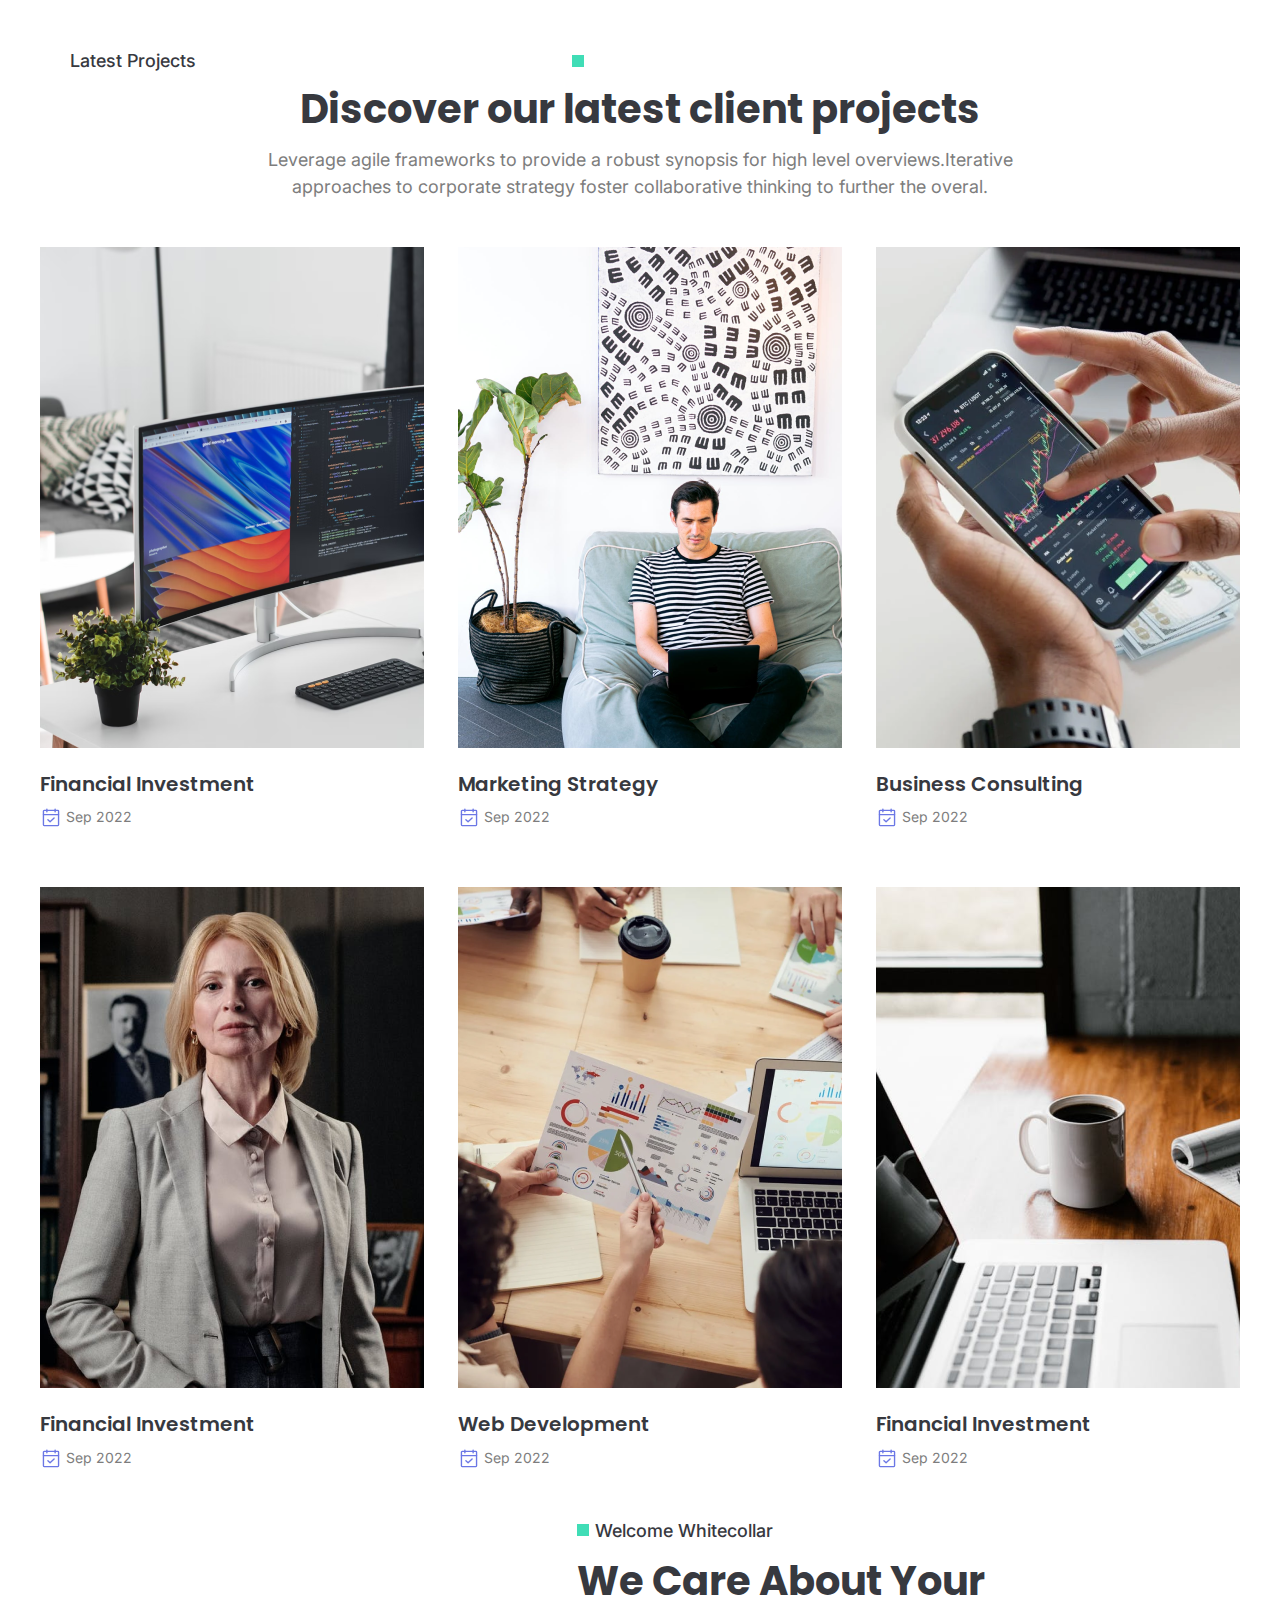
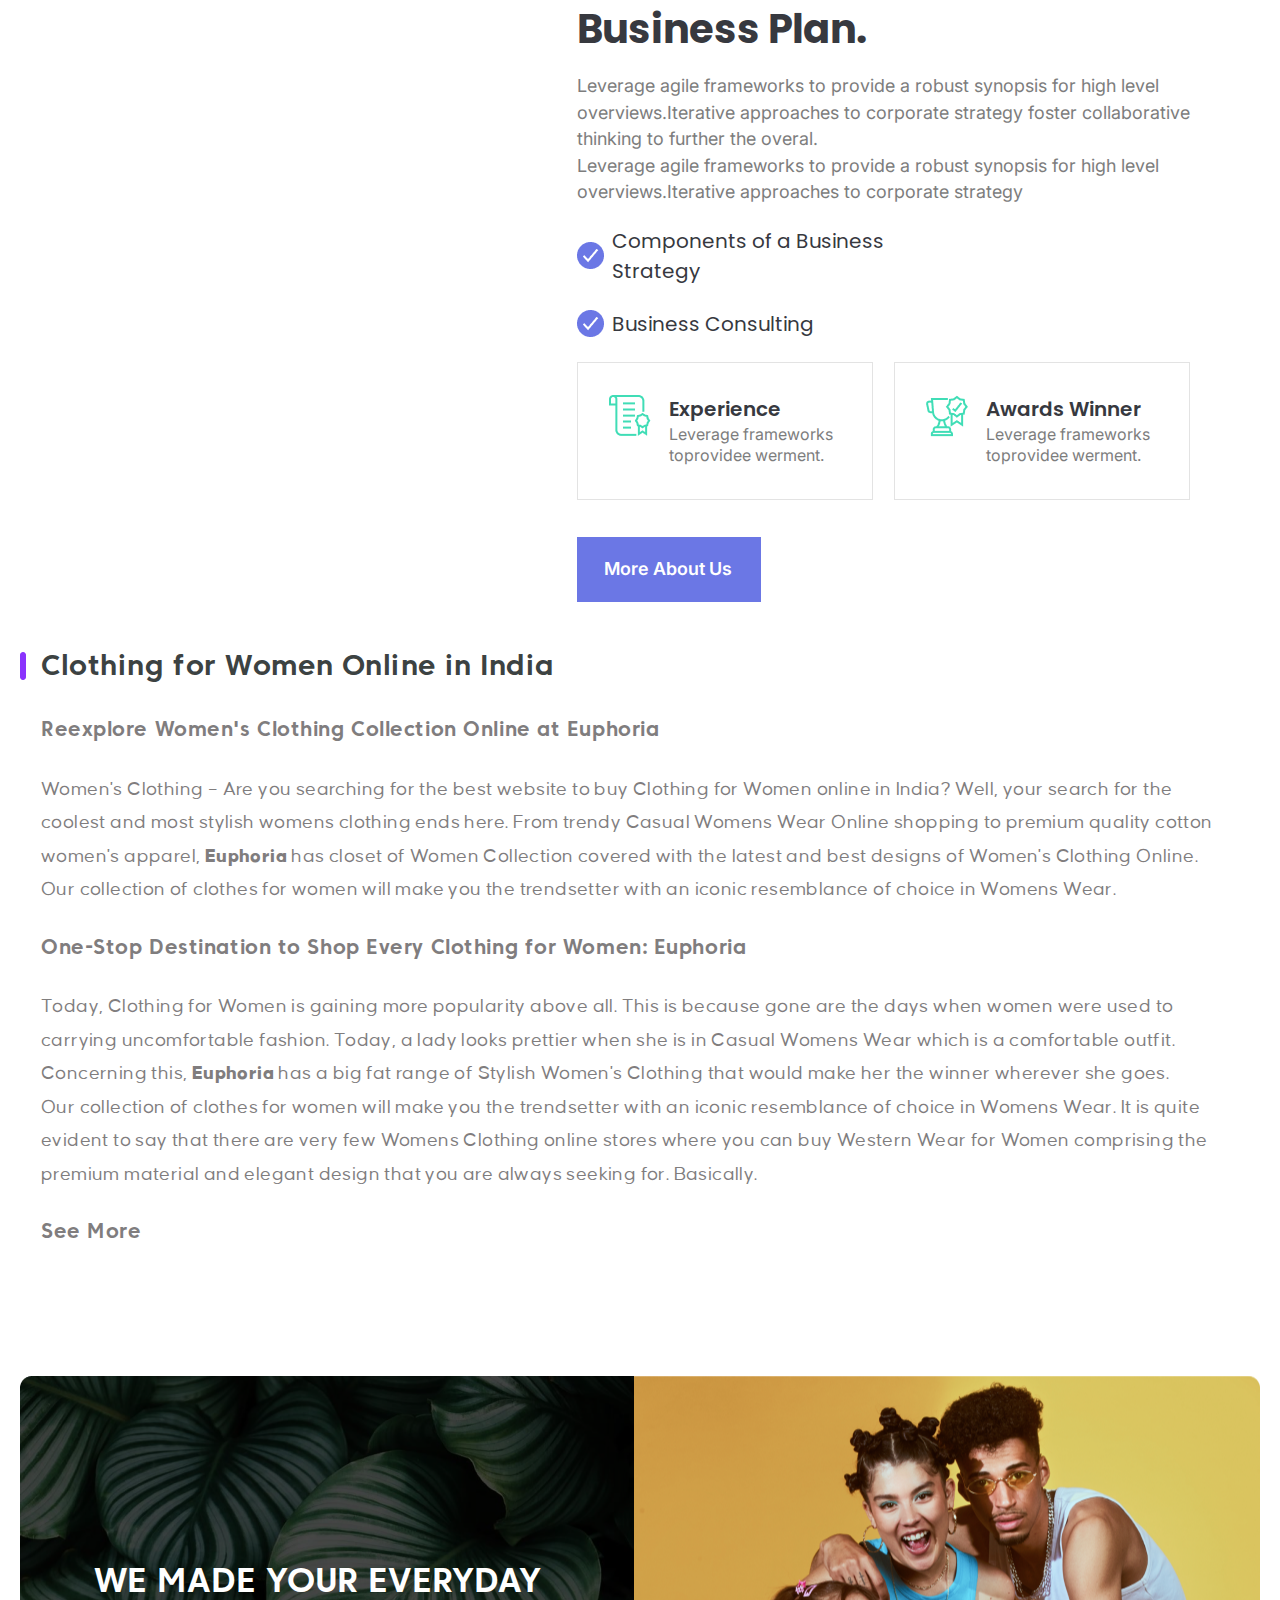
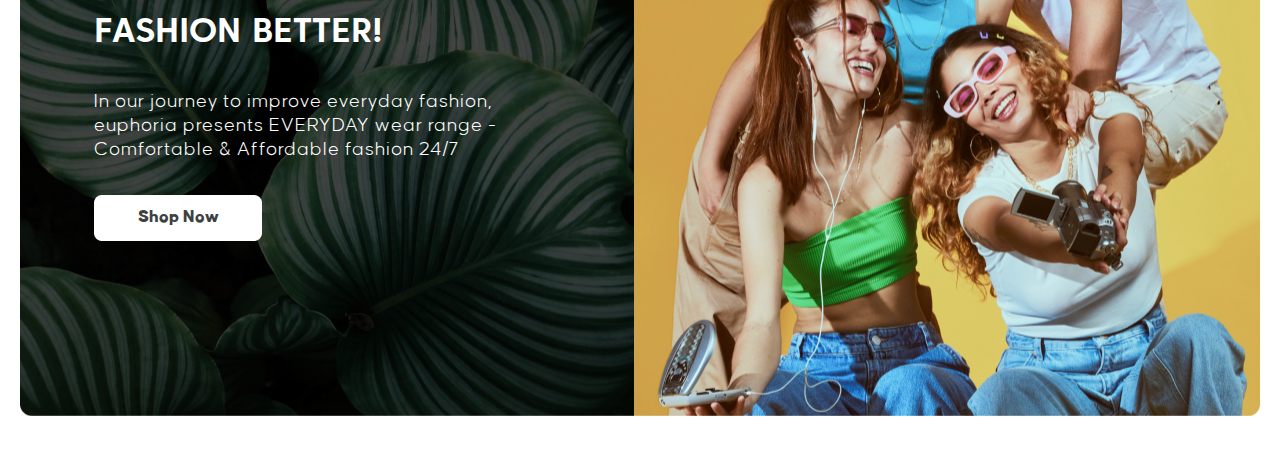
==== lesson_8/index.html @ a2ce27e5 "Add files via upload" ====
<!DOCTYPE html>
<html lang="zxx">
<head>
	<meta charset="UTF-8">
	<meta name="viewport" content="width=device-width, initial-scale=1.0">
	<link rel="stylesheet" href="css/style.css">
	<title>Homework 8</title>
</head>

<body>

	<header>
		<div id="consalting-scr1" class="project-consalting-scr1">
			<div class="mini-title">
				<h5 class="title5">Latest Projects</h5>
			</div>
			<div class="big-title">
				<h2> Discover our latest client projects </h2>
			</div>
			<div class="about-events">
				<p>
					Leverage agile frameworks to provide a robust synopsis for high level overviews.Iterative <br> approaches to corporate strategy foster collaborative thinking to further the overal.
				</p>
			</div>
			<div class="events">
				<div class="event1">
					<h4 class="event-title">Financial Investment</h4>
					<img src="img/group_22.svg" alt="календар">
					<span>Sep 2022</span>
				</div>
				<div class="event2">
					<h4 class="event-title">Marketing Strategy</h4>
					<img src="img/group_22.svg" alt="календар">
					<span>Sep 2022</span>
				</div>
				<div class="event3">
					<h4 class="event-title">Business Consulting</h4>
					<img src="img/group_22.svg" alt="календар">
					<span>Sep 2022</span>
				</div>
				<div class="event4">
					<h4 class="event-title">Financial Investment</h4>
					<img src="img/group_22.svg" alt="календар">
					<span>Sep 2022</span>
				</div>
				<div class="event5">
					<h4 class="event-title">Web Development</h4>
					<img src="img/group_22.svg" alt="календар">
					<span>Sep 2022</span>
				</div>
				<div class="event6">
					<h4 class="event-title">Financial Investment</h4>
					<img src="img/group_22.svg" alt="календар">
					<span>Sep 2022</span>
				</div>
			</div>
		</div>

		<div class="project-consalting-scr2">
			<div class="inf">
				<div class="minititle">
					<h6>Welcome Whitecollar</h6>
				</div>
				<div class="main-title">
					<h2>We Care About Your Business Plan.</h2>
				</div>
				<div class="about-project">
					<p>
						Leverage agile frameworks to provide a robust synopsis for high level overviews.Iterative approaches to corporate strategy foster collaborative thinking to further the overal.

					</p>
					<p>
						Leverage agile frameworks to provide a robust synopsis for high level overviews.Iterative approaches to corporate strategy 
					</p>
				</div>
				<ul class="list">
					<li class="list-item">Components of a Business Strategy</li>
					<li class="list-item">Business Consulting</li>
				</ul>
				<div class="boxes">
					<div class="box-1">
						<h4 class="box-title">Experience</h4>
						<p class="mini-text">
							Leverage frameworks toprovidee werment.
						</p>
					</div>
					<div class="box-2">
						<h4 class="box-title">Awards Winner</h4>
						<p class="mini-text">
							Leverage frameworks toprovidee werment.
						</p>
					</div>
					<div class="button-2">
						<a href="#consalting-scr1">More About Us</a>
					</div>
				</div>
			</div>
		</div>

	</header>

	<main>
		<div id="euphoria-scr-1" class="project-euphoria-scr1">
			<div class="title-clothing">
				<h1 class="title-euphoria-1"> Clothing for Women Online in India </h1>
			</div>
			<div class="euphoria-info">
				<h2 class="sub-title">
					Reexplore Women's Clothing Collection Online at Euphoria
				</h2>
				<p>
					Women's Clothing – Are you searching for the best website to buy Clothing for Women online in India? Well, your search for the coolest and most stylish womens clothing ends here. From trendy Casual Womens Wear Online shopping to premium quality cotton women's apparel, <span class="marker">Euphoria</span> has closet of Women Collection covered with the latest and best designs of Women's Clothing Online.
				</p>
				<p>
					Our collection of clothes for women will make you the trendsetter with an iconic resemblance of choice in Womens Wear. 
				</p>
				<h2 class="sub-title">
					One-Stop Destination to Shop Every Clothing for Women: Euphoria
				</h2>
				<p>
					Today, Clothing for Women is gaining more popularity above all. This is because gone are the days when women were used to carrying uncomfortable fashion. Today, a lady looks prettier when she is in Casual Womens Wear which is a comfortable outfit. Concerning this, <span class="marker">Euphoria</span> has a big fat range of Stylish Women's Clothing that would make her the winner wherever she goes. 
				</p>
				<p>
					Our collection of clothes for women will make you the trendsetter with an iconic resemblance of choice in Womens Wear. It is quite evident to say that there are very few Womens Clothing online stores where you can buy Western Wear for Women comprising the premium material and elegant design that you are always seeking for. Basically. 
				</p>
				<h2 class="sub-title">
					<a href="#euphoria-scr-2">See More</a>
				</h2>
			</div>
		</div>

		<div id="euphoria-scr-2" class="project-euphoria-scr2">
			<div class="information">
				<h2 class="pic-title">
					WE MADE YOUR EVERYDAY FASHION BETTER!
				</h2>
				<p class="text1">
					In our journey to improve everyday fashion, euphoria presents EVERYDAY wear range - Comfortable & Affordable fashion 24/7
				</p>
				<p class="button-1">
				<a href="#euphoria-scr-1">Shop Now</a>
				</p>
			</div>
		</div>
	</main>



</body>

</html>
---- lesson_8/css/style.css ----
@import url("reset.css");

@import url("https://fonts.googleapis.com/css?family=Poppins:400,700&display=swap");
@import url("https://fonts.googleapis.com/css?family=Inter:,regular,500,600&display=swap");
@import url("https://fonts.googleapis.com/css?family=Cormorant+Infant:700&display=swap");

@font-face{
	font-family: "Causten";
	src: 
		url("../fonts/Causten-Regular.woff2") format("woff2"),
		url("../fonts/Causten-Regular.woff") format("woff"); 
	font-weight: normal;
	font-display: swap;
	font-style: normal;
}

@font-face{
	font-family: "Causten";
	src: 
		url("../fonts/causten-extra-bold.woff2") format("woff2"),
		url("../fonts/causten-extra-bold.woff") format("woff"); 
	font-weight: 800;
	font-display: swap;
	font-style: normal;
}

@font-face{
	font-family: "Causten";
	src: 
		url("../fonts/causten-light.woff2") format("woff2"),
		url("../fonts/causten-light.woff") format("woff"); 
	font-weight: 300;
	font-display: swap;
	font-style: normal;
}

@font-face{
	font-family: "Core Sans C";
	src: 
		url("../fonts/CoreSansC-65Bold.woff2") format("woff2"),
		url("../fonts/CoreSansC-65Bold.woff") format("woff"); 
	font-weight: 800;
	font-display: swap;
	font-style: normal;
}


body{
	font-family: "Inter", sans-serif;
	font-size: 18px;
	color: #7D7D7D;
	line-height: 1.46;
}

/*===============  project consalting  ===============*/
/*===============  screen 1  ===============*/

.project-consalting-scr1 {
	max-width: 1220px;
	padding: 50px 10px;
	margin: 0 auto;
}
.mini-title {
	background: url("../img/rectangle_8.png") 532px center / 12px no-repeat ;
}
.title5 {
	margin-left: 30px;
	color: #37393F;
	font-family: Inter;
	font-size: 18px;
	font-style: normal;
	font-weight: 500;
	line-height: normal;
}
.big-title {
	margin-top: 14px;
	margin-bottom: 14px;
	color: #37393F;
	text-align: center;
	font-family: Poppins;
	font-size: 40px;
	font-style: normal;
	font-weight: 700;
	line-height: 1.21;
}
.about-events {
	text-align: center;
	color: #7D7D7D;
	font-family: Inter;
	font-size: 18px;
	font-style: normal;
	font-weight: 400;
	line-height: 1.46;
}
.events {
	background: 
	url("../img/cons_pic_1.png") 0px 47px / 384px no-repeat,
	url("../img/cons_pic_2.png") 418px 47px / 384px no-repeat,
	url("../img/cons_pic_3.png") 836px 47px / 384px no-repeat,
	url("../img/cons_pic_4.png") 0px 687px / 384px no-repeat,
	url("../img/cons_pic_5.png") 418px 687px / 384px no-repeat,
	url("../img/cons_pic_6.png") 836px 687px / 384px no-repeat;
	color: #7D7D7D;
	font-family: Inter;
	font-size: 14px;
	font-style: normal;
	font-weight: 400;
	line-height: 1.46;
	vertical-align: middle;
}
.event-title {
	color: #37393F;
	font-family: Poppins;
	font-size: 20px;
	font-style: normal;
	font-weight: 600;
	line-height: 1.27;
	margin-top: 24px;
	margin-bottom: 10px;
}
.event1 {
	padding-top: 548px;
	display: inline-block;
	width: 384px;
}
.event2 {
	display: inline-block;
	margin-left: 30px;
	width: 384px;
}
.event3 {
	display: inline-block;
	margin-left: 30px;
	width: 362px;
}
.event4 {
	padding-top: 559px;
	display: inline-block;
	width: 384px;
}
.event5 {
	display: inline-block;
	margin-left: 30px;
	width: 384px;
}
.event6 {
	display: inline-block;
	margin-left: 30px;
	width: 362px;
}

/*===============  screen 2  ===============*/

.project-consalting-scr2 {
	max-width: 1220px;
	padding: auto;
	margin: auto;
	font-size: 0px;
}
.inf {
	padding-left: 547px;
	width: 673px;
}
.minititle {
	background: url("../img/rectangle_8.png") left center no-repeat ;
	color: #37393F;
	font-family: Inter;
	font-size: 18px;
	font-style: normal;
	font-weight: 500;
	line-height: normal;
	padding-left: 18px;
	width: 200px;
	margin-bottom: 16px;
}
.main-title {
	color: #37393F;
	font-family: Poppins;
	font-size: 40px;
	font-style: normal;
	font-weight: 700;
	line-height: 1.21;
	width: 414px;
	margin-bottom: 20px;
}
.about-project {
	color: #7D7D7D;
	font-family: Inter;
	font-size: 18px;
	font-style: normal;
	font-weight: 400;
	line-height: 1.47;
	width: 673px;
	margin-bottom: 20px;
}
.list-item{
	color: #37393F;
	font-family: Poppins;
	font-size: 20px;
	font-style: normal;
	font-weight: 400;
	line-height: normal;
	width: 392px;
	margin-bottom: 23px;
	background: url("../img/item_list.png") left center no-repeat ;
	padding-left: 35px;
}
.boxes{
	width: 617px;
}
.box-1 {
	border: 1px solid #E3E3E3;
	display: inline-block;
	width: 296px;
	padding-left: 91px;
	padding-top: 31px;
	padding-bottom: 32px;
	background: url("../img/experience.png") 31px 32px no-repeat ;
}
.box-title {
	color: #37393F;
	font-family: Poppins;
	font-size: 20px;
	font-style: normal;
	font-weight: 600;
	line-height: normal;
}
.mini-text {
	color: #7D7D7D;
	font-family: Inter;
	font-size: 16px;
	font-style: normal;
	font-weight: 400;
	line-height: 1.35;
	width: 173px;
}
.box-2 {
	margin-left: 21px;
	border: 1px solid #E3E3E3;
	display: inline-block;
	width: 296px;
	padding-left: 91px;
	padding-top: 31px;
	padding-bottom: 32px;
	background: url("../img/awards.png") 31px 32px no-repeat ;
}
.button-2 {
	margin-top: 37px;
	width: 184px;
	height: 65px;
	background: url("../img/button_2.png") left / 184px no-repeat ;
	color: #FFF;
	font-family: Inter;
	font-size: 18px;
	font-style: normal;
	font-weight: 600;
	line-height: normal;
	padding-top: 21px;
	padding-left: 27px;
}

/*===============  project euphoria  ===============*/
/*===============  screen 1  ===============*/

.project-euphoria-scr1 {
	max-width: 1240px;
	padding: 50px 0;
	margin: 0 auto;
	color: #807D7E;
	font-family: Causten;
	font-size: 20px;
	line-height: 33.5px;
	font-style: normal;
	font-weight: 400;
}
.title-clothing {
	background: url("../img/rectangle_21.png") 0 0 / 6px no-repeat ;
	padding-left: 21px;
}
.title-euphoria-1,
.sub-title {
	font-family: Core Sans C;
	font-style: normal;
	font-weight: 600;
	letter-spacing: 0.56px;
	margin-bottom: 30px;
}
.title-euphoria-1 {
	color: #3C4242;
	font-size: 28px;
}
.euphoria-info {
	padding-left: 21px;
	max-width: 1219px;
	letter-spacing: 0.4px;
	margin-bottom: 20px;
}
.sub-title {
	color: #807D7E;
	font-size: 20px;
	margin-bottom: 25px;
	margin-top: 25px;
}
.marker {
	color: #807D7E;
	font-family: Causten;
	font-size: 20px;
	font-style: normal;
	font-weight: 700;
	line-height: 33.5px;
}

/*===============  screen 2  ===============*/

.project-euphoria-scr2 {
	max-width: 1240px;
	padding: 50px 0;
	margin: 0 auto;
	font-size: 0px;
	
}
.text1 {
	padding-left: 74px;
	max-width: 500px;
	margin-top: 30px;
	color: #FFF;
	font-family: Causten;
	font-size: 20px;
	font-style: normal;
	font-weight: 300;
	line-height: normal;
	letter-spacing: 1px;
}
.information {
	height: 639.723px;
	background: 
		url(../img/button_1.png) 74px 419px / 168px no-repeat,
		url(../img/plants.png) 0 0 / 613.997px no-repeat,
		url(../img/people.png) right / 626.003px no-repeat;
}
.pic-title {
	padding-left: 74px;
	padding-top: 183px;
	max-width: 600px;
	color: #FFF;
	font-family: Core Sans C;
	font-size: 34px;
	font-style: normal;
	font-weight: 800;
	line-height: 50px;
}
.button-1 {
	padding-left: 118px;
	margin-top: 45px;
	color: #3C4242;
	font-family: Causten;
	font-size: 18px;
	font-style: normal;
	font-weight: 600;
	line-height: normal;
}
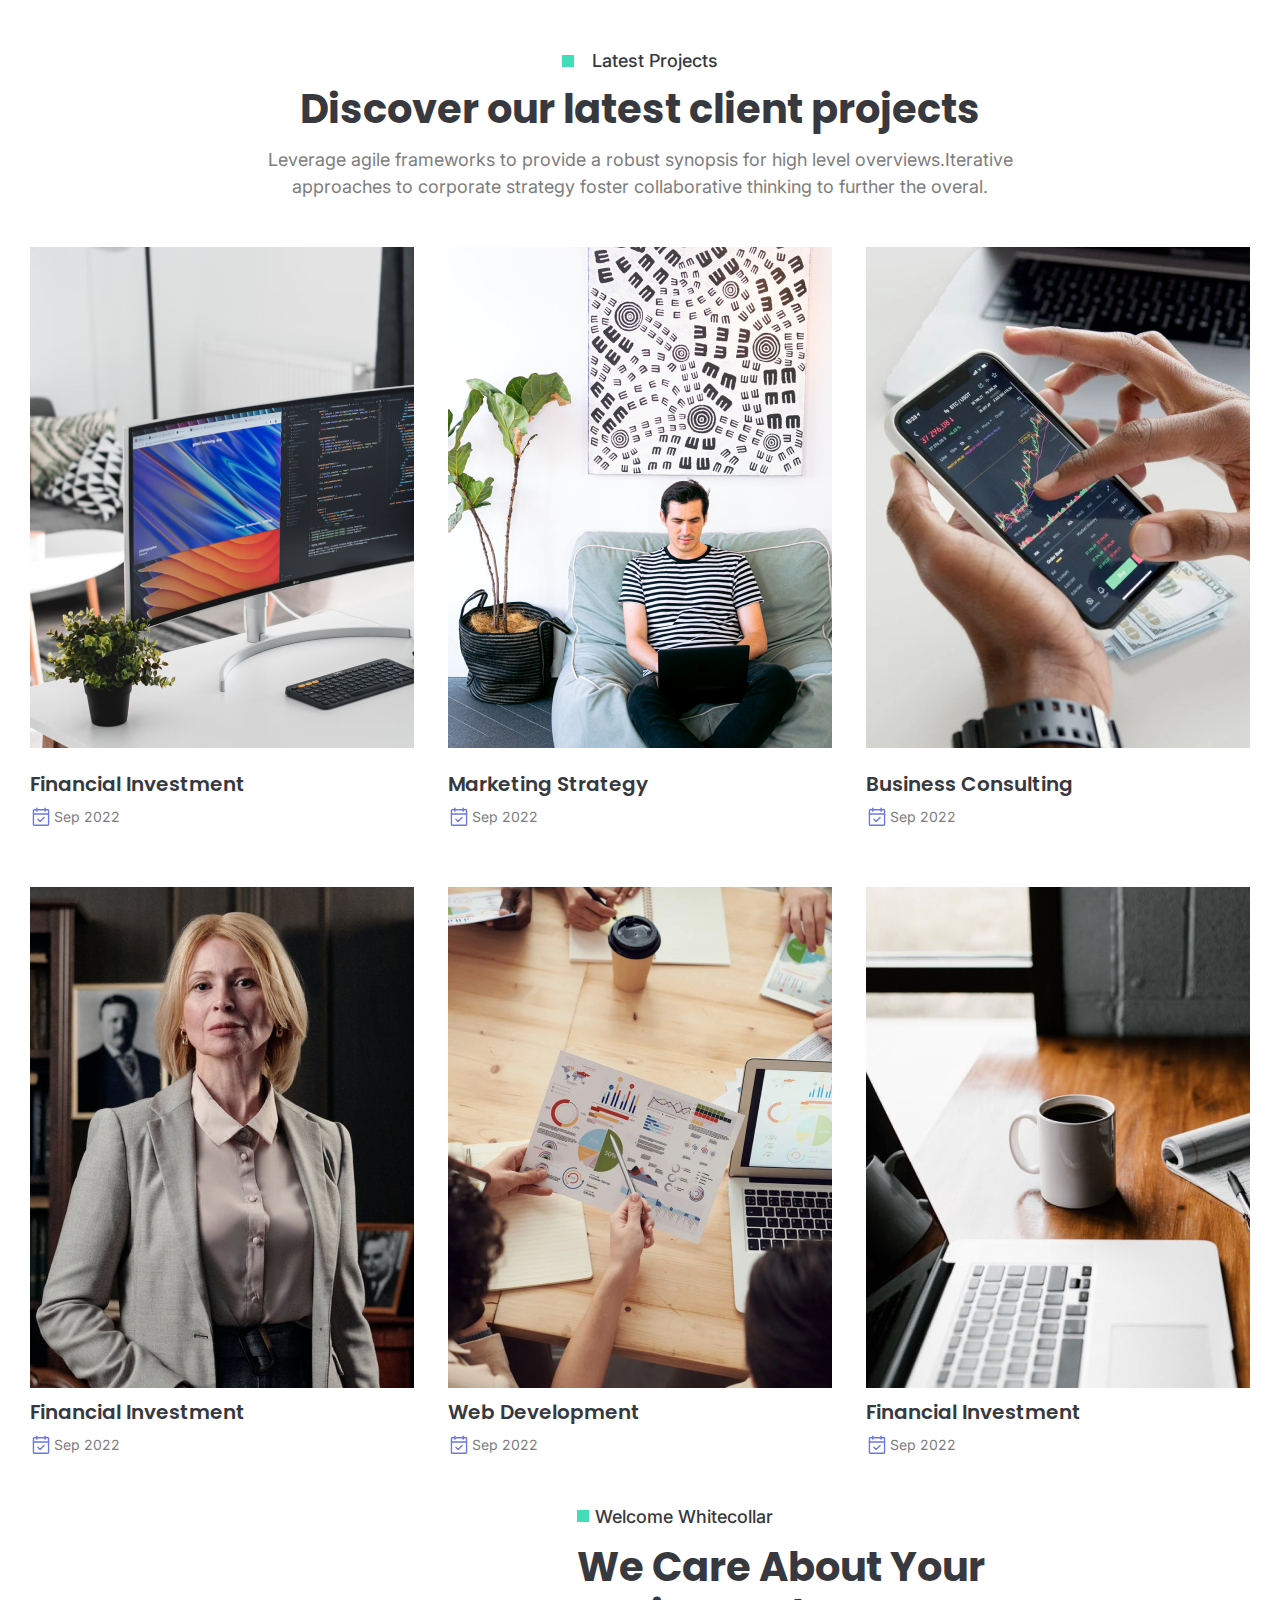
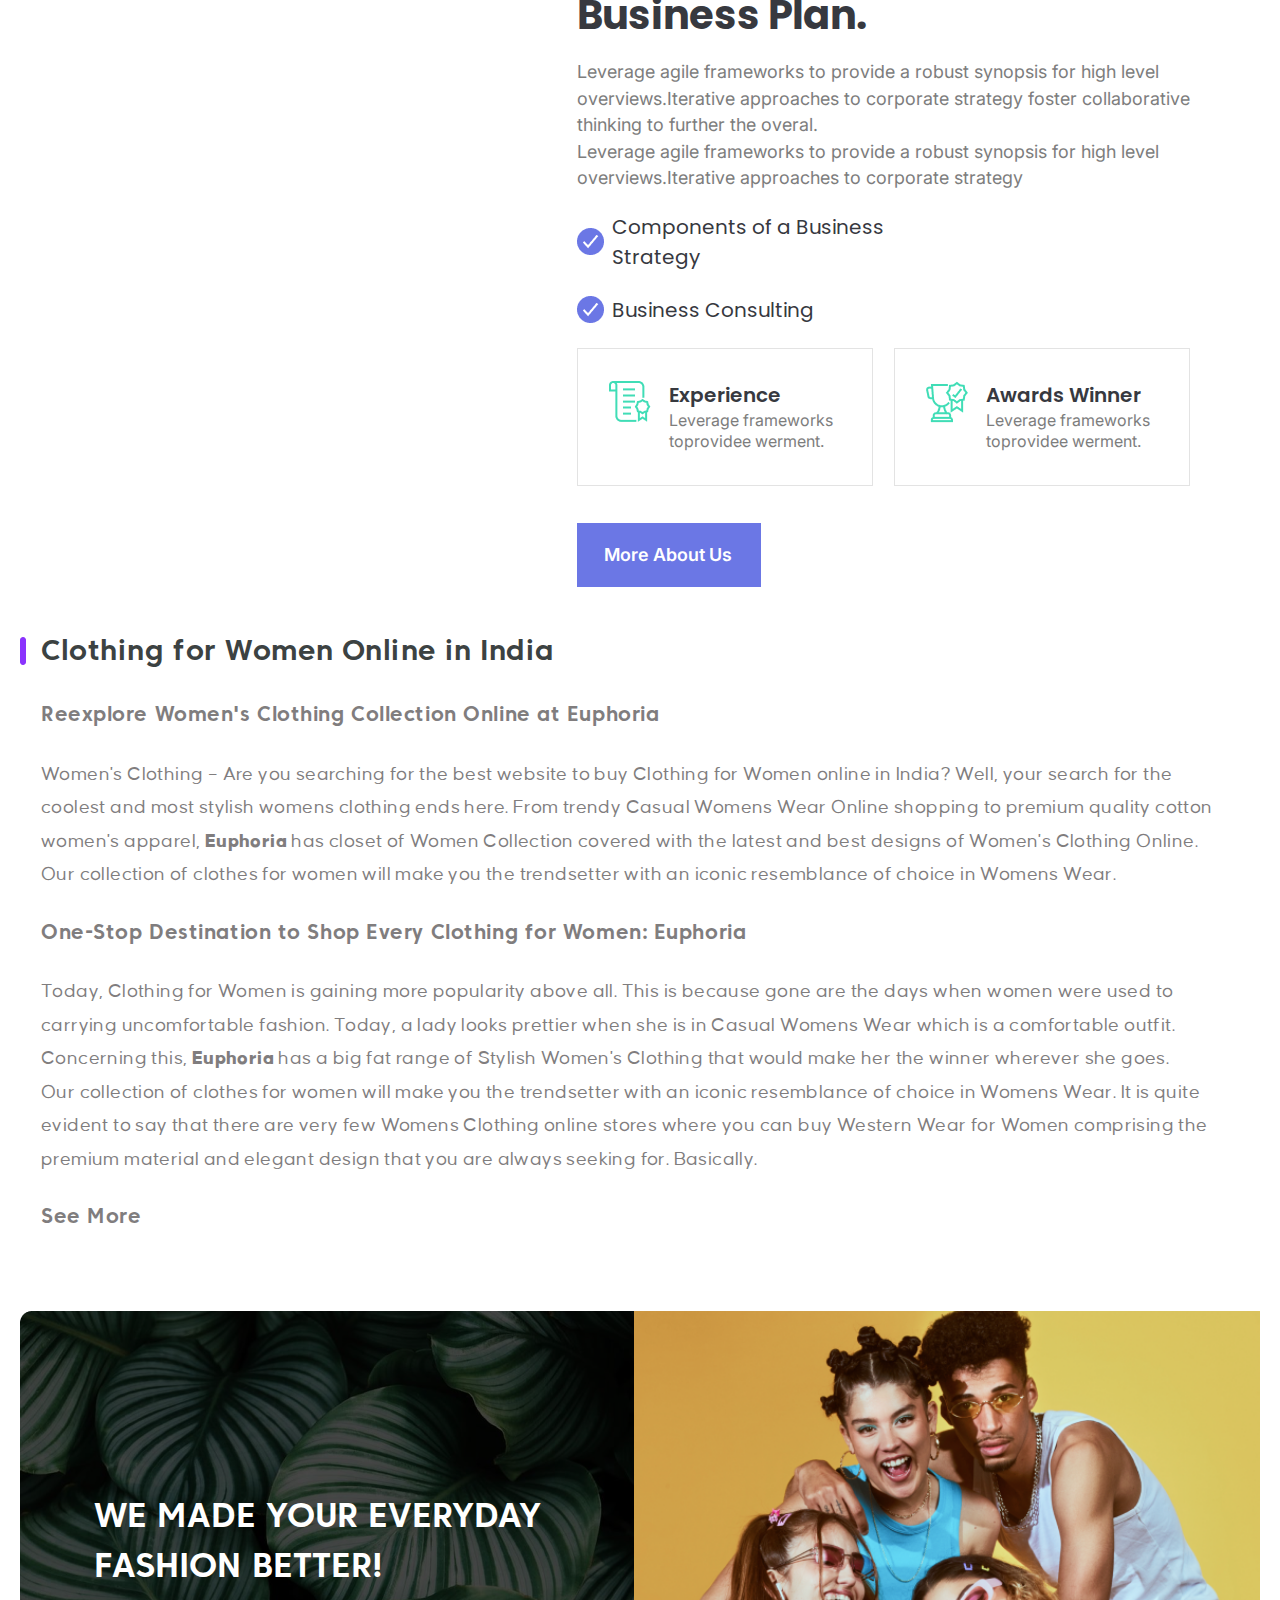
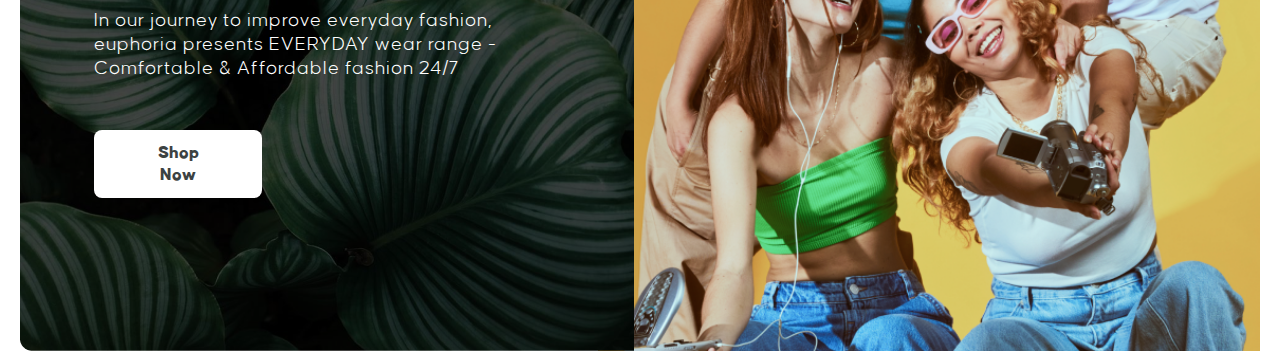
==== commit dc5bf659: "Add files via upload" ====
--- a/lesson_8/index.html
+++ b/lesson_8/index.html
@@ -25,33 +25,27 @@
 			<div class="events">
 				<div class="event1">
 					<h4 class="event-title">Financial Investment</h4>
-					<img src="img/group_22.svg" alt="календар">
-					<span>Sep 2022</span>
+					<p class="date">Sep 2022</p>
 				</div>
 				<div class="event2">
 					<h4 class="event-title">Marketing Strategy</h4>
-					<img src="img/group_22.svg" alt="календар">
-					<span>Sep 2022</span>
+					<p class="date">Sep 2022</p>
 				</div>
 				<div class="event3">
 					<h4 class="event-title">Business Consulting</h4>
-					<img src="img/group_22.svg" alt="календар">
-					<span>Sep 2022</span>
+					<p class="date">Sep 2022</p>
 				</div>
 				<div class="event4">
 					<h4 class="event-title">Financial Investment</h4>
-					<img src="img/group_22.svg" alt="календар">
-					<span>Sep 2022</span>
+					<p class="date">Sep 2022</p>
 				</div>
 				<div class="event5">
 					<h4 class="event-title">Web Development</h4>
-					<img src="img/group_22.svg" alt="календар">
-					<span>Sep 2022</span>
+					<p class="date">Sep 2022</p>
 				</div>
 				<div class="event6">
 					<h4 class="event-title">Financial Investment</h4>
-					<img src="img/group_22.svg" alt="календар">
-					<span>Sep 2022</span>
+					<p class="date">Sep 2022</p>
 				</div>
 			</div>
 		</div>
@@ -129,10 +123,14 @@
 			</div>
 		</div>
 
+	</main>
+
+	<footer>
+
 		<div id="euphoria-scr-2" class="project-euphoria-scr2">
 			<div class="information">
 				<h2 class="pic-title">
-					WE MADE YOUR EVERYDAY FASHION BETTER!
+					WE MADE YOUR EVERYDAY <br> FASHION BETTER!
 				</h2>
 				<p class="text1">
 					In our journey to improve everyday fashion, euphoria presents EVERYDAY wear range - Comfortable & Affordable fashion 24/7
@@ -142,8 +140,8 @@
 				</p>
 			</div>
 		</div>
-	</main>
 
+	</footer>
 
 
 </body>
--- a/lesson_8/css/style.css
+++ b/lesson_8/css/style.css
@@ -57,11 +57,12 @@
 
 .project-consalting-scr1 {
 	max-width: 1220px;
-	padding: 50px 10px;
-	margin: 0 auto;
+	padding: 50px 0;
+	margin: auto;
 }
 .mini-title {
 	background: url("../img/rectangle_8.png") 532px center / 12px no-repeat ;
+	text-align: center;
 }
 .title5 {
 	margin-left: 30px;
@@ -102,12 +103,36 @@
 	url("../img/cons_pic_6.png") 836px 687px / 384px no-repeat;
 	color: #7D7D7D;
 	font-family: Inter;
+	font-size: 0px;
+	font-style: normal;
+	font-weight: 400;
+	line-height: 1.46;
+}
+.event1, 
+.event2, 
+.event4,
+.event5 {
+	padding-top: 548px;
+	display: inline-block;
+	width: 384px;
+	margin-right: 34px;
 	font-size: 14px;
-	font-style: normal;
-	font-weight: 400;
-	line-height: 1.46;
-	vertical-align: middle;
-}
+}
+
+.event3,
+.event6 {
+	padding-top: 548px;
+	display: inline-block;
+	width: 384px;
+	font-size: 14px;
+}
+
+
+.date{
+	background: url("../img/group_22.svg") left center / 22px no-repeat;
+	padding-left: 24px;
+}
+
 .event-title {
 	color: #37393F;
 	font-family: Poppins;
@@ -118,42 +143,11 @@
 	margin-top: 24px;
 	margin-bottom: 10px;
 }
-.event1 {
-	padding-top: 548px;
-	display: inline-block;
-	width: 384px;
-}
-.event2 {
-	display: inline-block;
-	margin-left: 30px;
-	width: 384px;
-}
-.event3 {
-	display: inline-block;
-	margin-left: 30px;
-	width: 362px;
-}
-.event4 {
-	padding-top: 559px;
-	display: inline-block;
-	width: 384px;
-}
-.event5 {
-	display: inline-block;
-	margin-left: 30px;
-	width: 384px;
-}
-.event6 {
-	display: inline-block;
-	margin-left: 30px;
-	width: 362px;
-}
 
 /*===============  screen 2  ===============*/
 
 .project-consalting-scr2 {
 	max-width: 1220px;
-	padding: auto;
 	margin: auto;
 	font-size: 0px;
 }
@@ -247,16 +241,14 @@
 .button-2 {
 	margin-top: 37px;
 	width: 184px;
-	height: 65px;
-	background: url("../img/button_2.png") left / 184px no-repeat ;
+	background: #6B77E5;
+	padding: 21px 27px 22px 27px;
 	color: #FFF;
 	font-family: Inter;
 	font-size: 18px;
 	font-style: normal;
 	font-weight: 600;
 	line-height: normal;
-	padding-top: 21px;
-	padding-left: 27px;
 }
 
 /*===============  project euphoria  ===============*/
@@ -313,50 +305,44 @@
 /*===============  screen 2  ===============*/
 
 .project-euphoria-scr2 {
-	max-width: 1240px;
-	padding: 50px 0;
+	width: 1240px;
+	height: 640px;
 	margin: 0 auto;
+	padding-top: 183px;
+	padding-left: 74px;
+	font-family: Causten;
+	line-height: normal;
+	font-style: normal;
+	color: #FFF;
+	background: 
+	url("../img/plants.png") left center / 614px no-repeat, 
+	url("../img/people.png") right center / 662px no-repeat;
+}
+.information {
 	font-size: 0px;
-	
-}
-.text1 {
-	padding-left: 74px;
-	max-width: 500px;
-	margin-top: 30px;
-	color: #FFF;
-	font-family: Causten;
-	font-size: 20px;
-	font-style: normal;
-	font-weight: 300;
-	line-height: normal;
-	letter-spacing: 1px;
-}
-.information {
-	height: 639.723px;
-	background: 
-		url(../img/button_1.png) 74px 419px / 168px no-repeat,
-		url(../img/plants.png) 0 0 / 613.997px no-repeat,
-		url(../img/people.png) right / 626.003px no-repeat;
 }
 .pic-title {
-	padding-left: 74px;
-	padding-top: 183px;
-	max-width: 600px;
-	color: #FFF;
+	height: 84px;
 	font-family: Core Sans C;
 	font-size: 34px;
-	font-style: normal;
 	font-weight: 800;
 	line-height: 50px;
+	margin-bottom: 30px;
+}
+.text1 {
+	width: 451px;
+	font-size: 20px;
+	font-weight: 300;
+	letter-spacing: 1px;
+	margin-bottom: 50px;
 }
 .button-1 {
-	padding-left: 118px;
-	margin-top: 45px;
+	width: 168px;
+	padding: 12px 44px;
+	border-radius: 8px;
+	background: #FFF;
 	color: #3C4242;
-	font-family: Causten;
-	font-size: 18px;
-	font-style: normal;
-	font-weight: 600;
-	line-height: normal;
-}
-
+	text-align: center;
+	font-size: 18px;
+	font-weight: 600;
+}
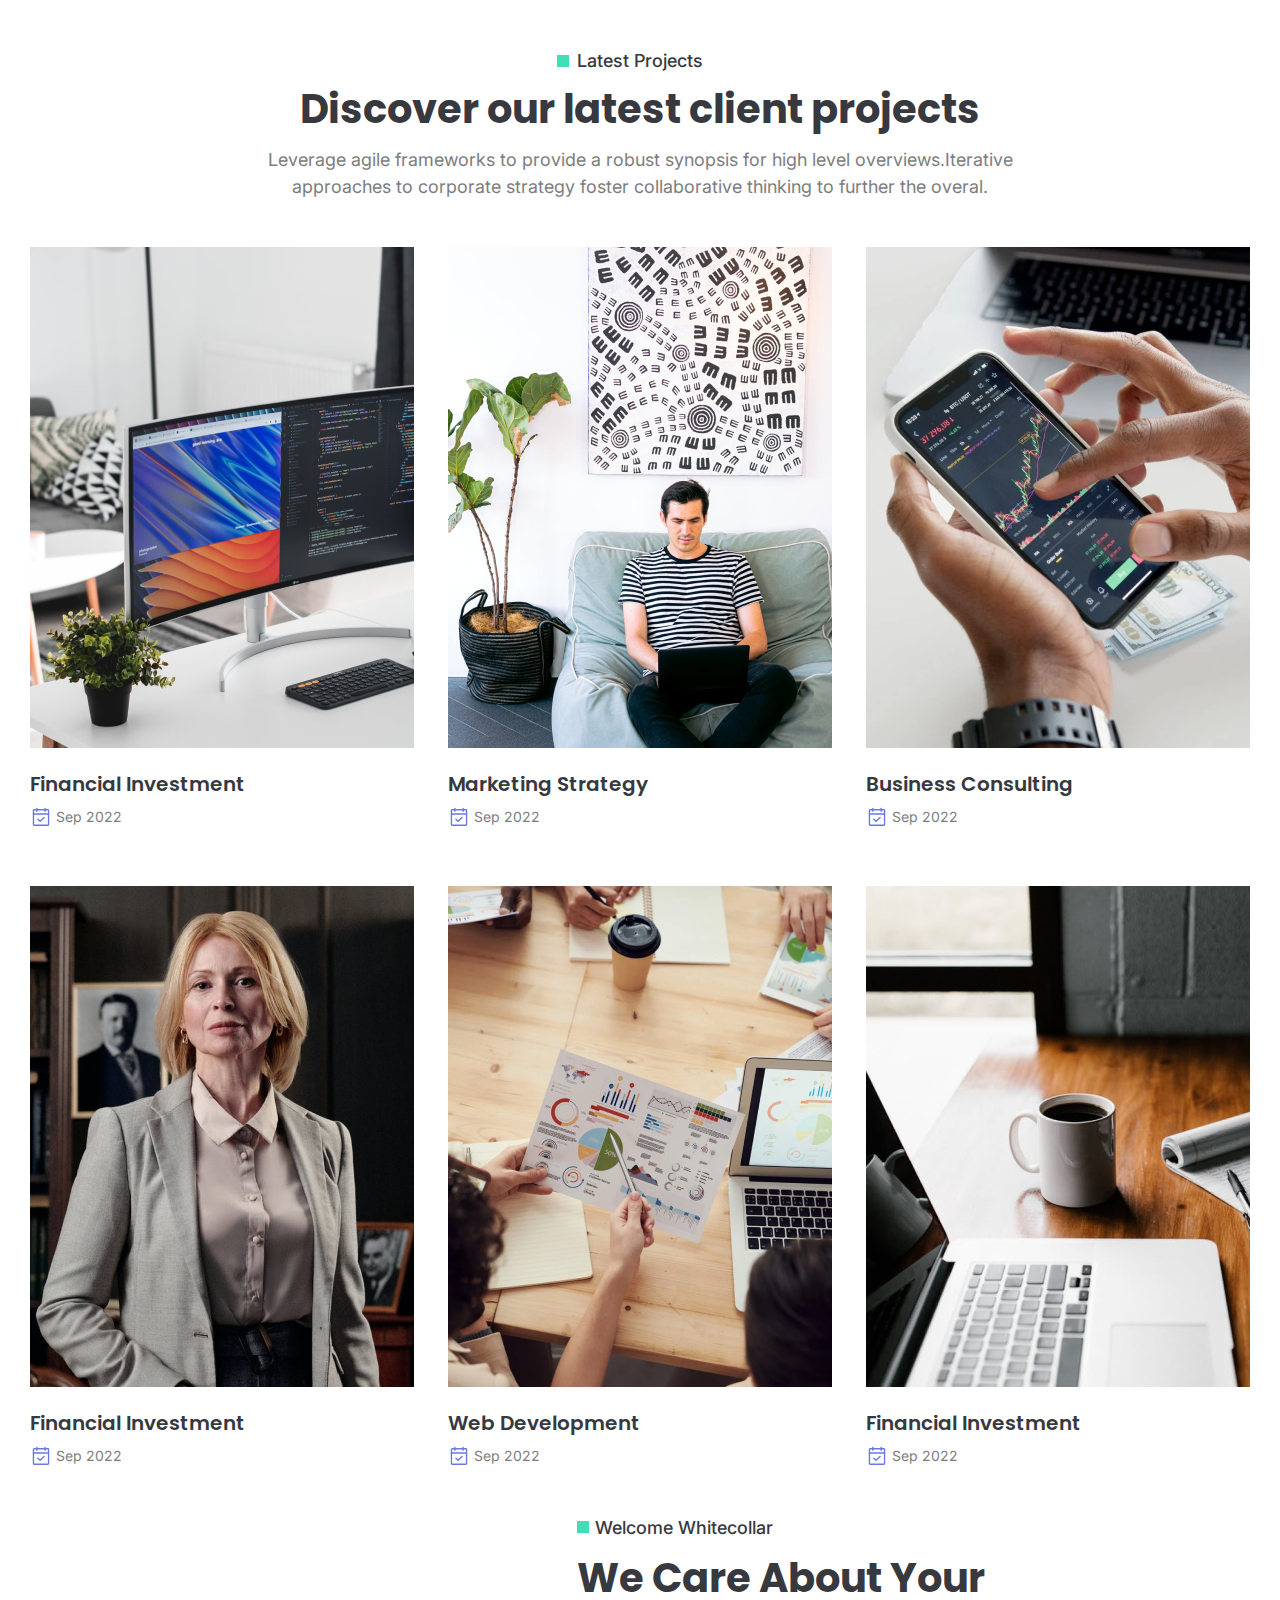
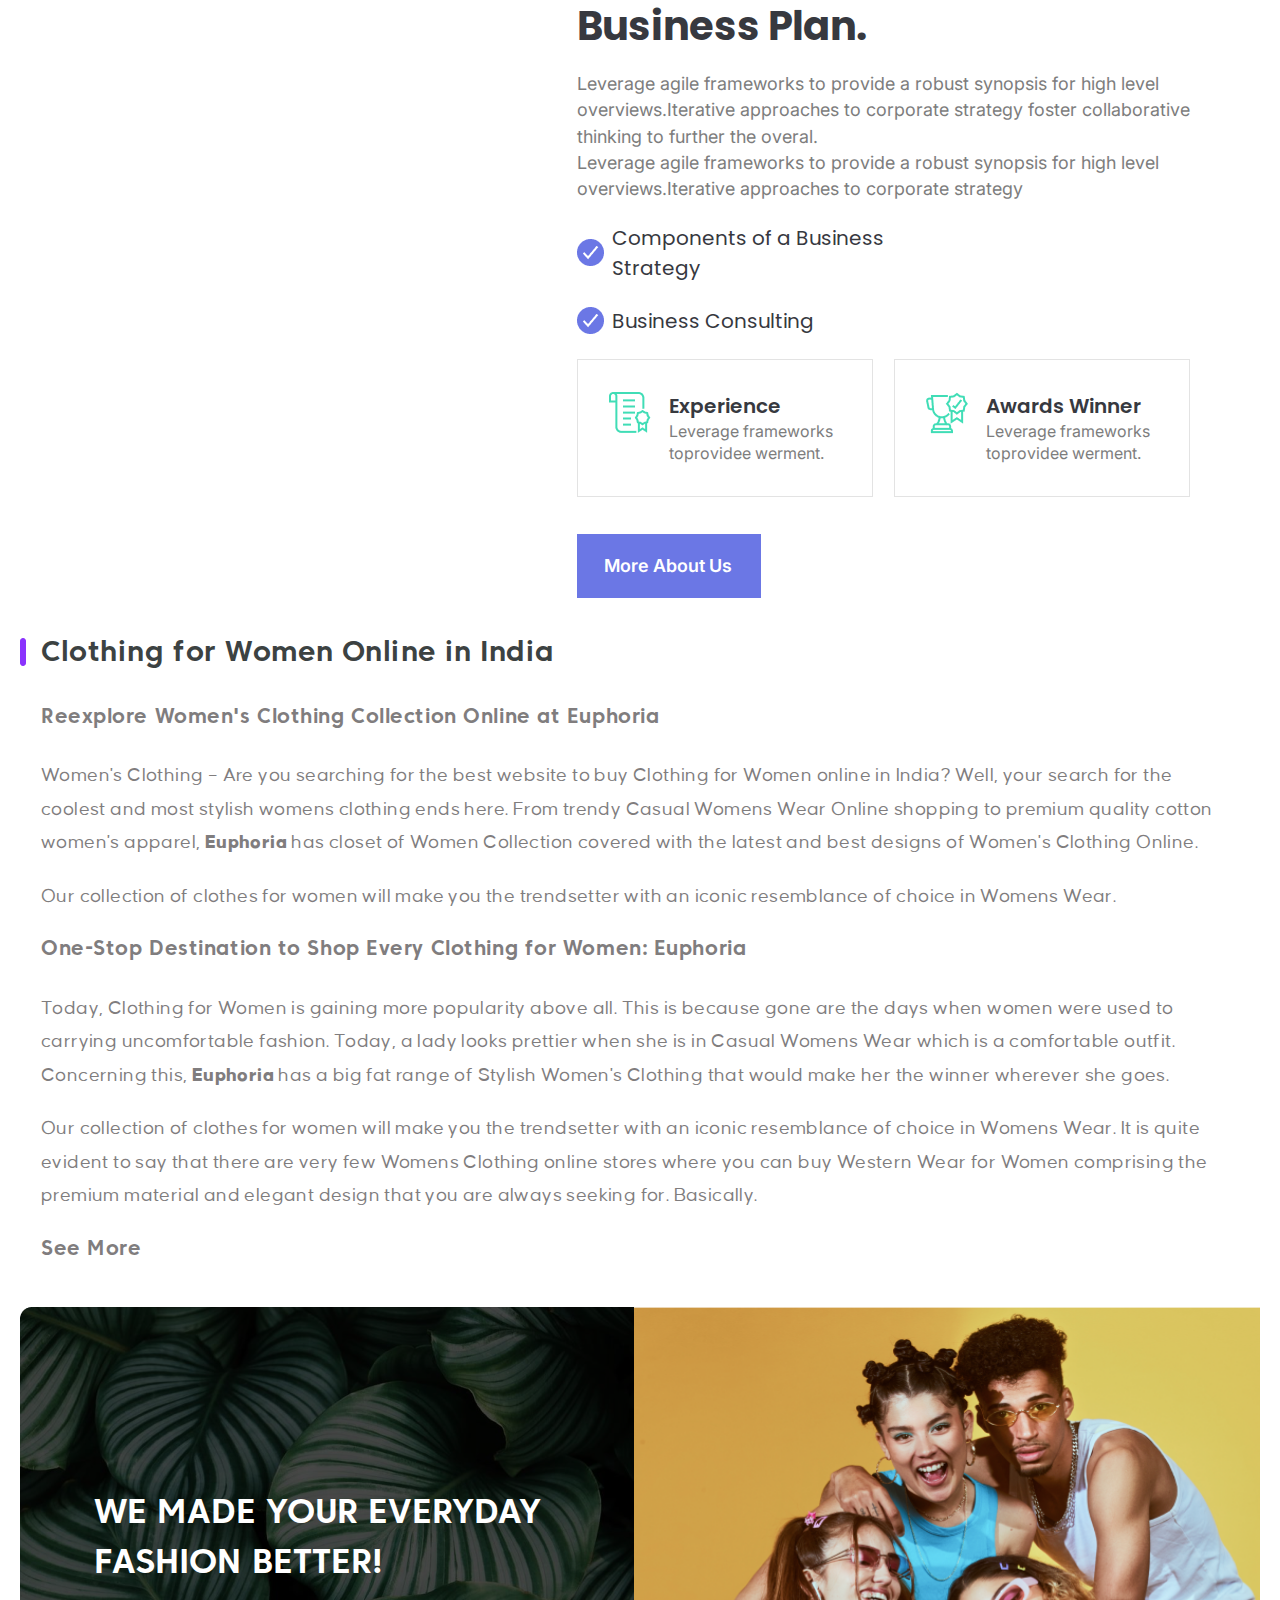
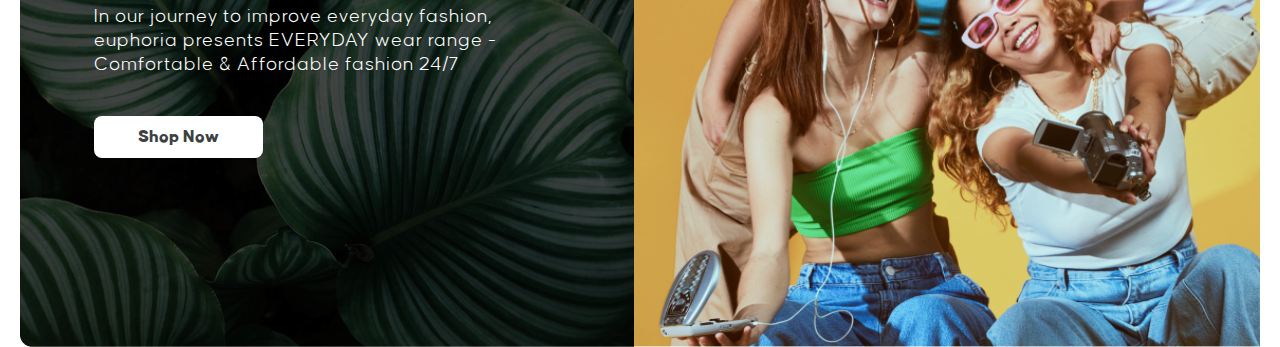
==== commit c2685709: "Add files via upload" ====
--- a/lesson_8/index.html
+++ b/lesson_8/index.html
@@ -84,10 +84,8 @@
 							Leverage frameworks toprovidee werment.
 						</p>
 					</div>
-					<div class="button-2">
-						<a href="#consalting-scr1">More About Us</a>
-					</div>
 				</div>
+				<a class="button-2" href="#consalting-scr1">More About Us</a>
 			</div>
 		</div>
 
@@ -129,15 +127,17 @@
 
 		<div id="euphoria-scr-2" class="project-euphoria-scr2">
 			<div class="information">
-				<h2 class="pic-title">
-					WE MADE YOUR EVERYDAY <br> FASHION BETTER!
-				</h2>
-				<p class="text1">
-					In our journey to improve everyday fashion, euphoria presents EVERYDAY wear range - Comfortable & Affordable fashion 24/7
-				</p>
-				<p class="button-1">
-				<a href="#euphoria-scr-1">Shop Now</a>
-				</p>
+				<div class="info-pic">
+					<h2 class="pic-title">
+						WE MADE YOUR EVERYDAY <br> FASHION BETTER!
+					</h2>
+					<p class="text1">
+						In our journey to improve everyday fashion, euphoria presents EVERYDAY wear range - Comfortable & Affordable fashion 24/7
+					</p>
+					<a class="button-1" href="#euphoria-scr-1">Shop Now</a>
+				</div>
+				<div class="photo-decor">
+				</div>
 			</div>
 		</div>
 
--- a/lesson_8/css/style.css
+++ b/lesson_8/css/style.css
@@ -59,13 +59,13 @@
 	max-width: 1220px;
 	padding: 50px 0;
 	margin: auto;
+	font-size: 0px;
 }
 .mini-title {
-	background: url("../img/rectangle_8.png") 532px center / 12px no-repeat ;
+	background: url("../img/rectangle_8.png") 527px center / 12px no-repeat ;
 	text-align: center;
 }
 .title5 {
-	margin-left: 30px;
 	color: #37393F;
 	font-family: Inter;
 	font-size: 18px;
@@ -92,56 +92,80 @@
 	font-style: normal;
 	font-weight: 400;
 	line-height: 1.46;
-}
-.events {
-	background: 
-	url("../img/cons_pic_1.png") 0px 47px / 384px no-repeat,
-	url("../img/cons_pic_2.png") 418px 47px / 384px no-repeat,
-	url("../img/cons_pic_3.png") 836px 47px / 384px no-repeat,
-	url("../img/cons_pic_4.png") 0px 687px / 384px no-repeat,
-	url("../img/cons_pic_5.png") 418px 687px / 384px no-repeat,
-	url("../img/cons_pic_6.png") 836px 687px / 384px no-repeat;
-	color: #7D7D7D;
-	font-family: Inter;
-	font-size: 0px;
-	font-style: normal;
-	font-weight: 400;
-	line-height: 1.46;
-}
-.event1, 
-.event2, 
+	margin-bottom: 47px;
+}
+.event-title {
+	color: #37393F;
+	font-family: Poppins;
+	font-size: 20px;
+	font-style: normal;
+	font-weight: 600;
+	line-height: 1.27;
+	margin-bottom: 10px;
+}
+.date {
+	background: url("../img/group_22.svg") left center / 22px no-repeat;
+	color: #7D7D7D;
+	font-family: Inter;
+	font-size: 14px;
+	font-style: normal;
+	font-weight: 400;
+	line-height: 1.47;
+	padding-left: 26px;
+}
+
+.event1,
+.event2,
+.event3,
+.event4,
+.event5,
+.event6 {
+	display: inline-block;
+	width: 384px;
+}
+
+.event1,
+.event2,
+.event3 {
+	margin-bottom: 58px;
+}
+
+.event1,
+.event2,
 .event4,
 .event5 {
-	padding-top: 548px;
-	display: inline-block;
-	width: 384px;
 	margin-right: 34px;
-	font-size: 14px;
-}
-
-.event3,
+}
+
+
+.event1 {
+	background: url("../img/cons_pic_1.png") 0 0 / 384px no-repeat;
+	padding-top: 525px;
+}
+
+.event2 {
+	background: url("../img/cons_pic_2.png") 0 0 / 384px no-repeat;
+	padding-top: 525px;
+}
+
+.event3 {
+	background: url("../img/cons_pic_3.png") 0 0 / 384px no-repeat;
+	padding-top: 525px;
+}
+
+.event4 {
+	background: url("../img/cons_pic_4.png") 0 0 / 384px no-repeat;
+	padding-top: 525px;
+}
+
+.event5 {
+	background: url("../img/cons_pic_5.png") 0 0 / 384px no-repeat;
+	padding-top: 525px;
+}
+
 .event6 {
-	padding-top: 548px;
-	display: inline-block;
-	width: 384px;
-	font-size: 14px;
-}
-
-
-.date{
-	background: url("../img/group_22.svg") left center / 22px no-repeat;
-	padding-left: 24px;
-}
-
-.event-title {
-	color: #37393F;
-	font-family: Poppins;
-	font-size: 20px;
-	font-style: normal;
-	font-weight: 600;
-	line-height: 1.27;
-	margin-top: 24px;
-	margin-bottom: 10px;
+	background: url("../img/cons_pic_6.png") 0 0 / 384px no-repeat;
+	padding-top: 525px;
 }
 
 /*===============  screen 2  ===============*/
@@ -153,7 +177,6 @@
 }
 .inf {
 	padding-left: 547px;
-	width: 673px;
 }
 .minititle {
 	background: url("../img/rectangle_8.png") left center no-repeat ;
@@ -201,15 +224,15 @@
 }
 .boxes{
 	width: 617px;
+	margin-bottom: 37px;
 }
 .box-1 {
 	border: 1px solid #E3E3E3;
 	display: inline-block;
 	width: 296px;
-	padding-left: 91px;
-	padding-top: 31px;
-	padding-bottom: 32px;
+	padding: 31px 32px 32px 91px;
 	background: url("../img/experience.png") 31px 32px no-repeat ;
+	margin-right: 21px;
 }
 .box-title {
 	color: #37393F;
@@ -229,17 +252,13 @@
 	width: 173px;
 }
 .box-2 {
-	margin-left: 21px;
 	border: 1px solid #E3E3E3;
 	display: inline-block;
 	width: 296px;
-	padding-left: 91px;
-	padding-top: 31px;
-	padding-bottom: 32px;
+	padding: 31px 37px 32px 91px;
 	background: url("../img/awards.png") 31px 32px no-repeat ;
 }
 .button-2 {
-	margin-top: 37px;
 	width: 184px;
 	background: #6B77E5;
 	padding: 21px 27px 22px 27px;
@@ -249,6 +268,7 @@
 	font-style: normal;
 	font-weight: 600;
 	line-height: normal;
+	display: block;
 }
 
 /*===============  project euphoria  ===============*/
@@ -256,8 +276,7 @@
 
 .project-euphoria-scr1 {
 	max-width: 1240px;
-	padding: 50px 0;
-	margin: 0 auto;
+	margin: 40px auto;
 	color: #807D7E;
 	font-family: Causten;
 	font-size: 20px;
@@ -275,23 +294,27 @@
 	font-style: normal;
 	font-weight: 600;
 	letter-spacing: 0.56px;
+}
+
+.title-euphoria-1{
 	margin-bottom: 30px;
 }
+
 .title-euphoria-1 {
 	color: #3C4242;
 	font-size: 28px;
 }
-.euphoria-info {
+.euphoria-info p{
 	padding-left: 21px;
 	max-width: 1219px;
 	letter-spacing: 0.4px;
 	margin-bottom: 20px;
 }
 .sub-title {
+	padding-left: 21px;
 	color: #807D7E;
 	font-size: 20px;
 	margin-bottom: 25px;
-	margin-top: 25px;
 }
 .marker {
 	color: #807D7E;
@@ -306,21 +329,32 @@
 
 .project-euphoria-scr2 {
 	width: 1240px;
-	height: 640px;
-	margin: 0 auto;
-	padding-top: 183px;
-	padding-left: 74px;
+	margin: auto;
 	font-family: Causten;
 	line-height: normal;
 	font-style: normal;
 	color: #FFF;
-	background: 
-	url("../img/plants.png") left center / 614px no-repeat, 
-	url("../img/people.png") right center / 662px no-repeat;
 }
 .information {
 	font-size: 0px;
 }
+
+.info-pic{
+	width: 614px;
+	height: 640px;
+	background: url("../img/plants.png") left center / cover no-repeat;
+	padding: 183px 74px 175px;
+	display: inline-block;
+}
+
+.photo-decor{
+	width: 626px;
+	height: 640px;
+	display: inline-block;
+	vertical-align: top;
+	background: url("../img/people.png") 0 0 / 662px 640px no-repeat;
+}
+
 .pic-title {
 	height: 84px;
 	font-family: Core Sans C;
